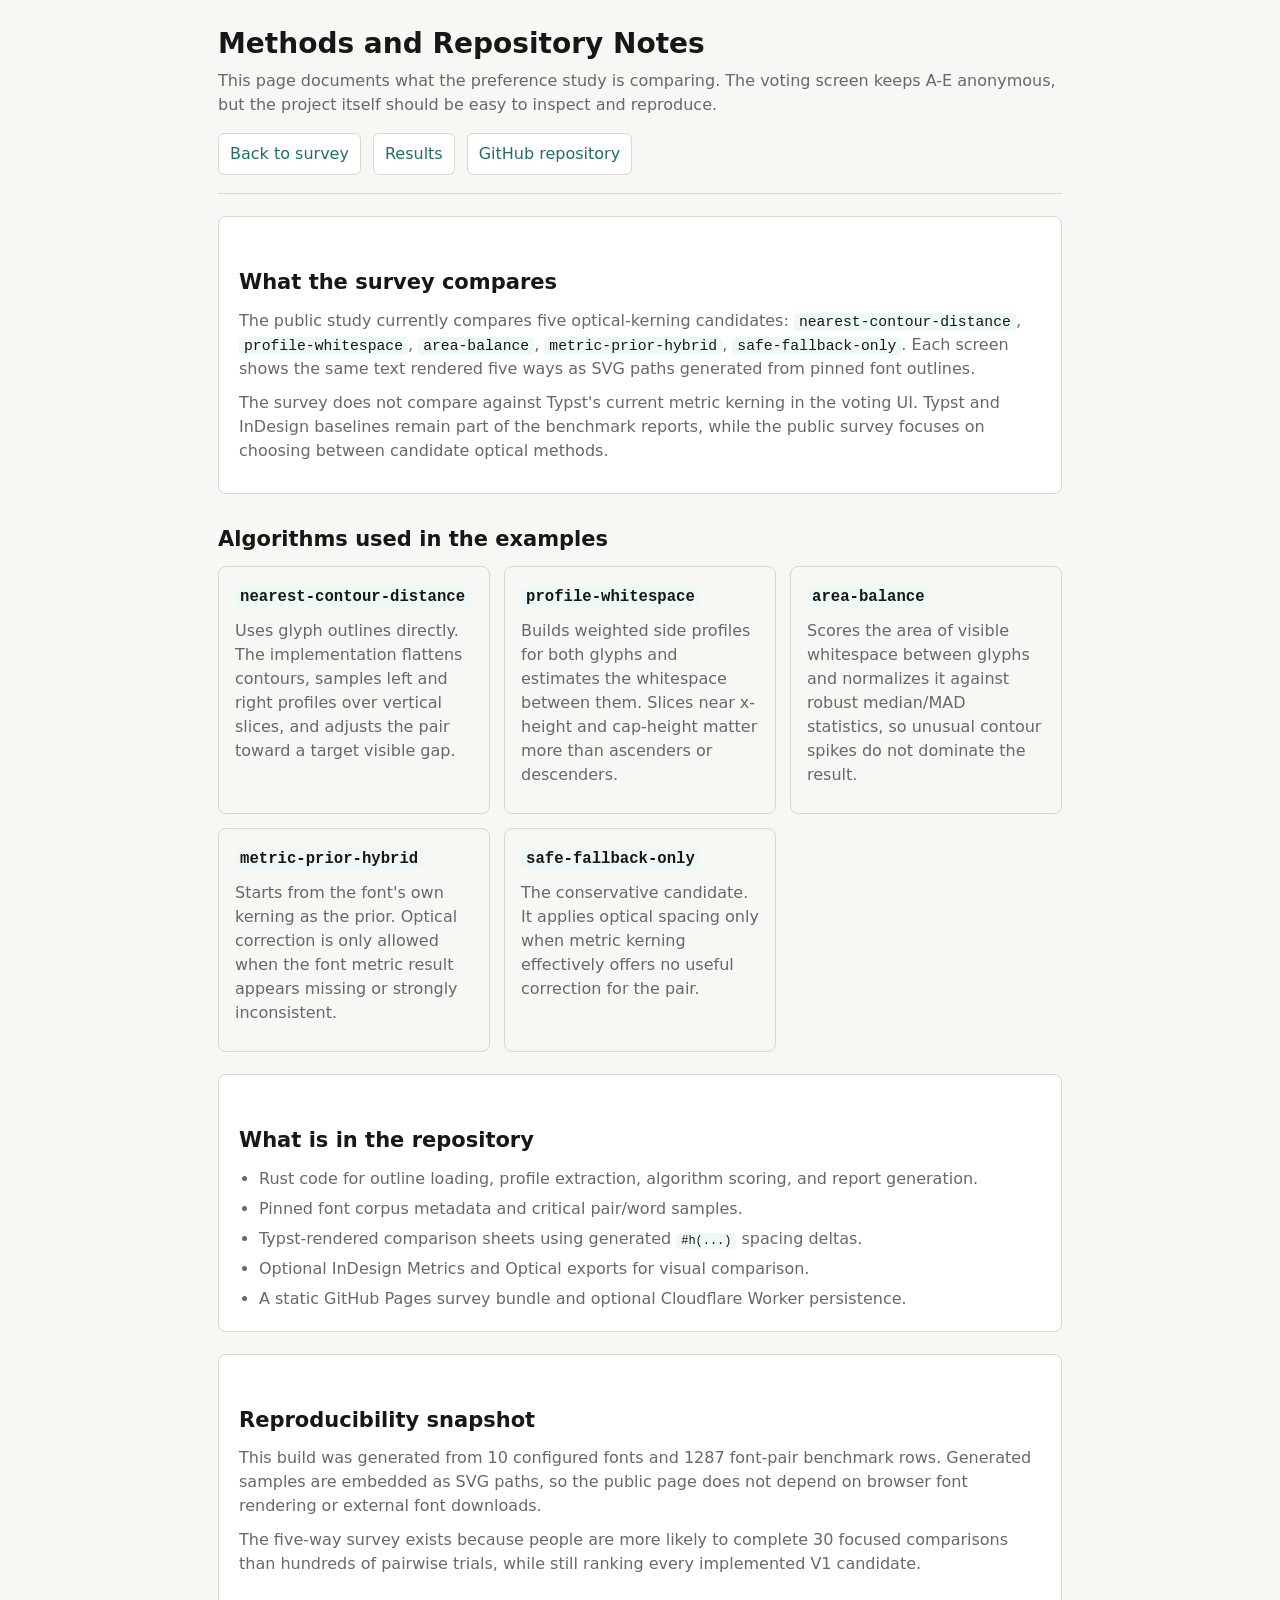
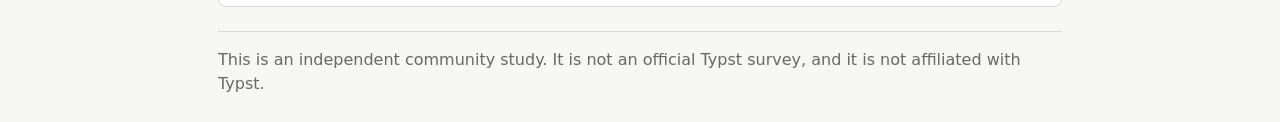
==== site/methods.html @ 5bba00f8 "Create optical kerning benchmark suite" ====
<!doctype html>
<html lang="en">
<head>
<meta charset="utf-8">
<meta name="viewport" content="width=device-width, initial-scale=1">
<title>Methods | Optical Kerning Preference Study</title>
<link rel="icon" href='data:image/svg+xml,<svg xmlns="http://www.w3.org/2000/svg" viewBox="0 0 32 32"><rect width="32" height="32" rx="6" fill="%231f6f68"/><path d="M7 23 14 8h3l8 15h-4l-2-4h-7l-2 4H7Zm6-7h5l-2.5-5L13 16Z" fill="white"/></svg>'>
<style>
:root {
  color-scheme: light;
  --bg: #f7f7f4;
  --ink: #171717;
  --muted: #686868;
  --line: #d9d8d2;
  --panel: #ffffff;
  --accent: #1f6f68;
  --code: #eef8f6;
}
@media (prefers-color-scheme: dark) {
  :root {
    color-scheme: dark;
    --bg: #151514;
    --ink: #f1f0ea;
    --muted: #aaa79e;
    --line: #3f3d38;
    --panel: #201f1d;
    --accent: #69c7ba;
    --code: #1b3835;
  }
}
* { box-sizing: border-box; }
body {
  margin: 0;
  background: var(--bg);
  color: var(--ink);
  font-family: ui-sans-serif, system-ui, -apple-system, BlinkMacSystemFont, "Segoe UI", sans-serif;
  line-height: 1.5;
}
main {
  max-width: 900px;
  margin: 0 auto;
  padding: 28px;
}
header {
  border-bottom: 1px solid var(--line);
  padding-bottom: 18px;
}
h1 {
  margin: 0;
  font-size: 28px;
  line-height: 1.12;
}
h2 {
  margin: 30px 0 10px;
  font-size: 21px;
}
p {
  color: var(--muted);
  margin: 10px 0;
  font-size: 16px;
}
a {
  color: var(--accent);
  text-underline-offset: 3px;
}
.actions {
  display: flex;
  flex-wrap: wrap;
  gap: 12px;
  margin-top: 16px;
}
.actions a {
  border: 1px solid var(--line);
  border-radius: 6px;
  padding: 8px 11px;
  background: var(--panel);
  text-decoration: none;
}
.panel {
  margin-top: 22px;
  padding: 20px;
  border: 1px solid var(--line);
  border-radius: 8px;
  background: var(--panel);
}
.grid {
  display: grid;
  grid-template-columns: repeat(3, minmax(0, 1fr));
  gap: 14px;
}
.card {
  border: 1px solid var(--line);
  border-radius: 8px;
  padding: 16px;
}
.card h3 {
  margin: 0 0 8px;
  font-size: 17px;
}
code {
  padding: 1px 5px;
  border-radius: 4px;
  background: var(--code);
  color: var(--ink);
  font-size: 0.92em;
}
ul {
  margin: 10px 0 0;
  padding-left: 20px;
  color: var(--muted);
}
li + li { margin-top: 6px; }
footer {
  margin-top: 24px;
  padding-top: 16px;
  border-top: 1px solid var(--line);
  color: var(--muted);
  font-size: 16px;
}
@media (max-width: 760px) {
  main { padding: 16px; }
  .grid { grid-template-columns: 1fr; }
}
</style>
</head>
<body>
<main>
  <header>
    <h1>Methods and Repository Notes</h1>
    <p>This page documents what the preference study is comparing. The voting screen keeps A-E anonymous, but the project itself should be easy to inspect and reproduce.</p>
    <div class="actions">
      <a href="index.html">Back to survey</a>
      <a href="results.html">Results</a>
      <a href="https://github.com/Hyperrick/typst-optical-kerning-bench" target="_blank" rel="noopener">GitHub repository</a>
    </div>
  </header>

  <section class="panel">
    <h2>What the survey compares</h2>
    <p>The public study currently compares five optical-kerning candidates: <code>nearest-contour-distance</code>, <code>profile-whitespace</code>, <code>area-balance</code>, <code>metric-prior-hybrid</code>, <code>safe-fallback-only</code>. Each screen shows the same text rendered five ways as SVG paths generated from pinned font outlines.</p>
    <p>The survey does not compare against Typst's current metric kerning in the voting UI. Typst and InDesign baselines remain part of the benchmark reports, while the public survey focuses on choosing between candidate optical methods.</p>
  </section>

  <section>
    <h2>Algorithms used in the examples</h2>
    <div class="grid">
      <div class="card">
        <h3><code>nearest-contour-distance</code></h3>
        <p>Uses glyph outlines directly. The implementation flattens contours, samples left and right profiles over vertical slices, and adjusts the pair toward a target visible gap.</p>
      </div>
      <div class="card">
        <h3><code>profile-whitespace</code></h3>
        <p>Builds weighted side profiles for both glyphs and estimates the whitespace between them. Slices near x-height and cap-height matter more than ascenders or descenders.</p>
      </div>
      <div class="card">
        <h3><code>area-balance</code></h3>
        <p>Scores the area of visible whitespace between glyphs and normalizes it against robust median/MAD statistics, so unusual contour spikes do not dominate the result.</p>
      </div>
      <div class="card">
        <h3><code>metric-prior-hybrid</code></h3>
        <p>Starts from the font's own kerning as the prior. Optical correction is only allowed when the font metric result appears missing or strongly inconsistent.</p>
      </div>
      <div class="card">
        <h3><code>safe-fallback-only</code></h3>
        <p>The conservative candidate. It applies optical spacing only when metric kerning effectively offers no useful correction for the pair.</p>
      </div>
    </div>
  </section>

  <section class="panel">
    <h2>What is in the repository</h2>
    <ul>
      <li>Rust code for outline loading, profile extraction, algorithm scoring, and report generation.</li>
      <li>Pinned font corpus metadata and critical pair/word samples.</li>
      <li>Typst-rendered comparison sheets using generated <code>#h(...)</code> spacing deltas.</li>
      <li>Optional InDesign Metrics and Optical exports for visual comparison.</li>
      <li>A static GitHub Pages survey bundle and optional Cloudflare Worker persistence.</li>
    </ul>
  </section>

  <section class="panel">
    <h2>Reproducibility snapshot</h2>
    <p>This build was generated from 10 configured fonts and 1287 font-pair benchmark rows. Generated samples are embedded as SVG paths, so the public page does not depend on browser font rendering or external font downloads.</p>
    <p>The five-way survey exists because people are more likely to complete 30 focused comparisons than hundreds of pairwise trials, while still ranking every implemented V1 candidate.</p>
  </section>

  <footer>
    This is an independent community study. It is not an official Typst survey, and it is not affiliated with Typst.
  </footer>
</main>
</body>
</html>
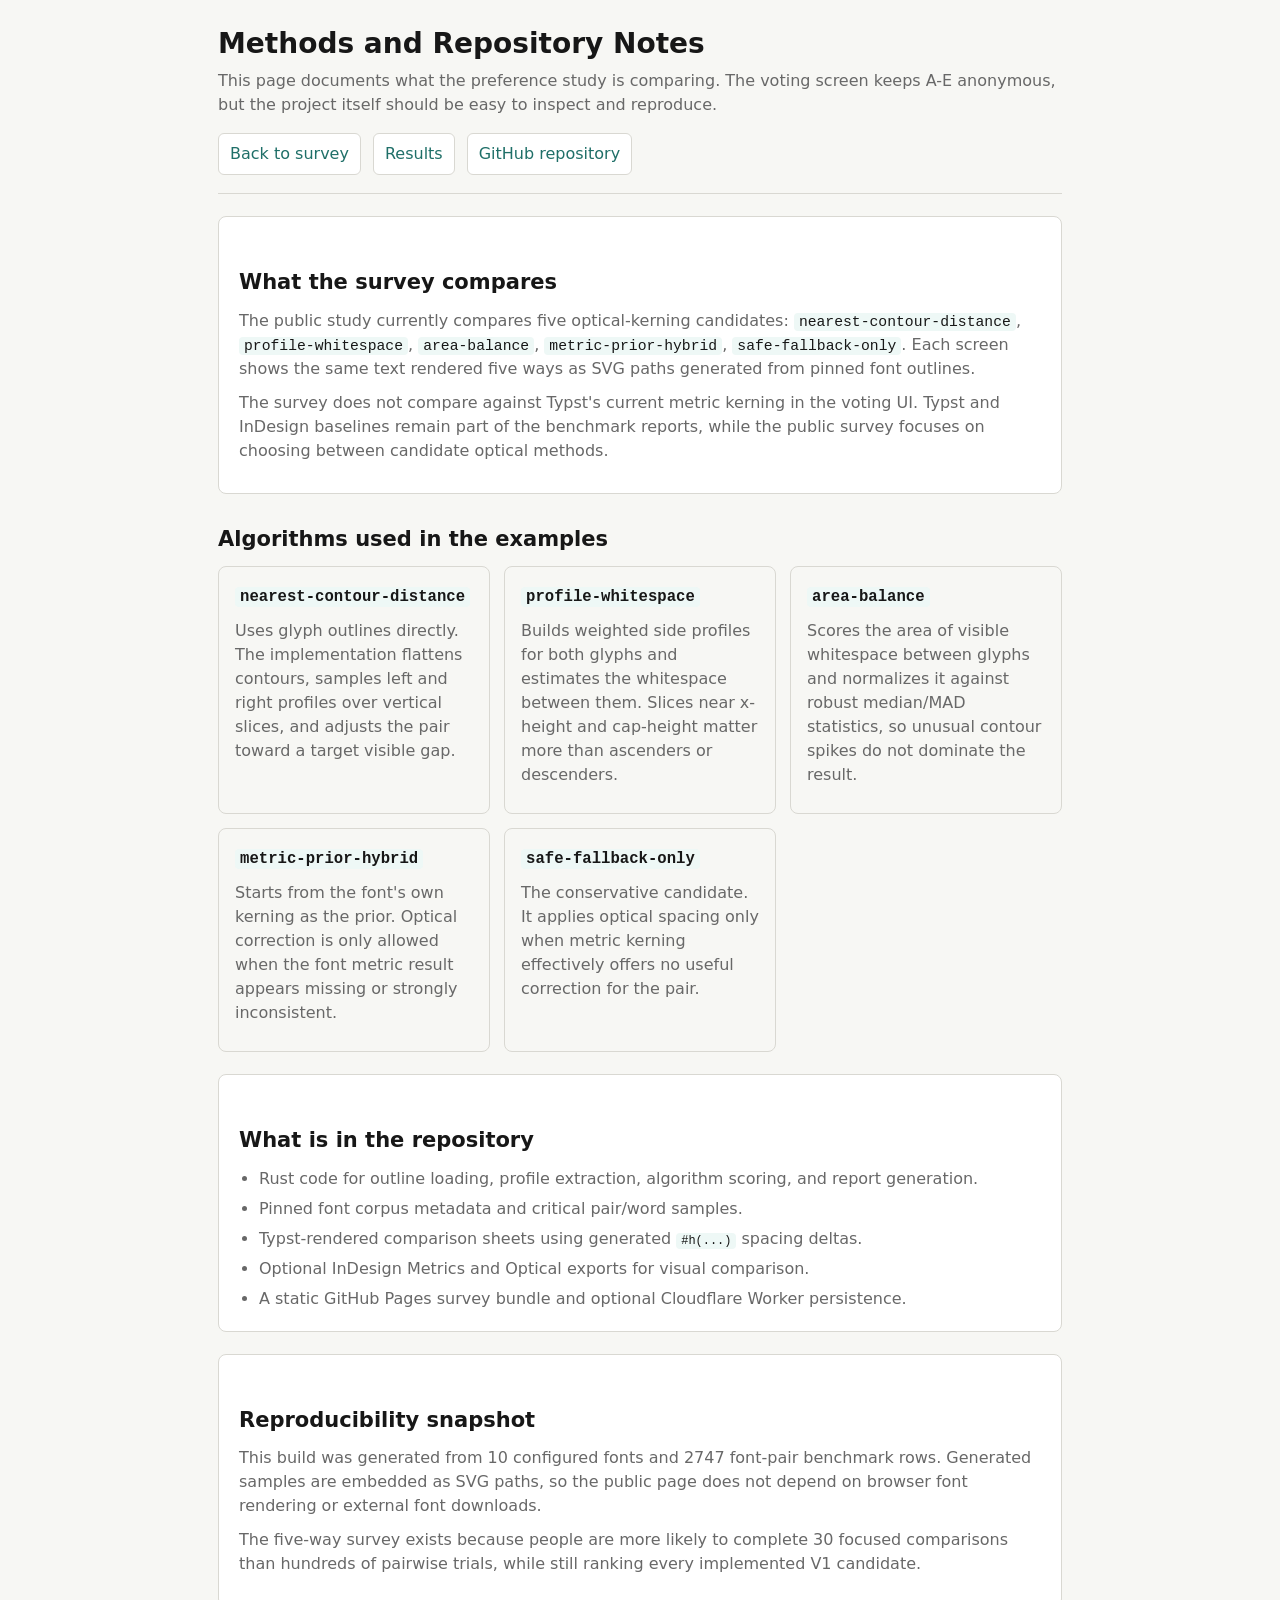
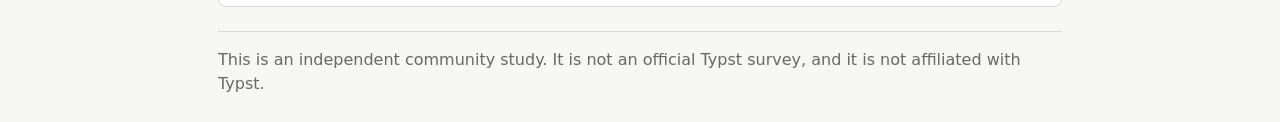
==== commit ae608f09: "Connect survey to Cloudflare results" ====
--- a/site/methods.html
+++ b/site/methods.html
@@ -180,7 +180,7 @@
 
   <section class="panel">
     <h2>Reproducibility snapshot</h2>
-    <p>This build was generated from 10 configured fonts and 1287 font-pair benchmark rows. Generated samples are embedded as SVG paths, so the public page does not depend on browser font rendering or external font downloads.</p>
+    <p>This build was generated from 10 configured fonts and 2747 font-pair benchmark rows. Generated samples are embedded as SVG paths, so the public page does not depend on browser font rendering or external font downloads.</p>
     <p>The five-way survey exists because people are more likely to complete 30 focused comparisons than hundreds of pairwise trials, while still ranking every implemented V1 candidate.</p>
   </section>
 
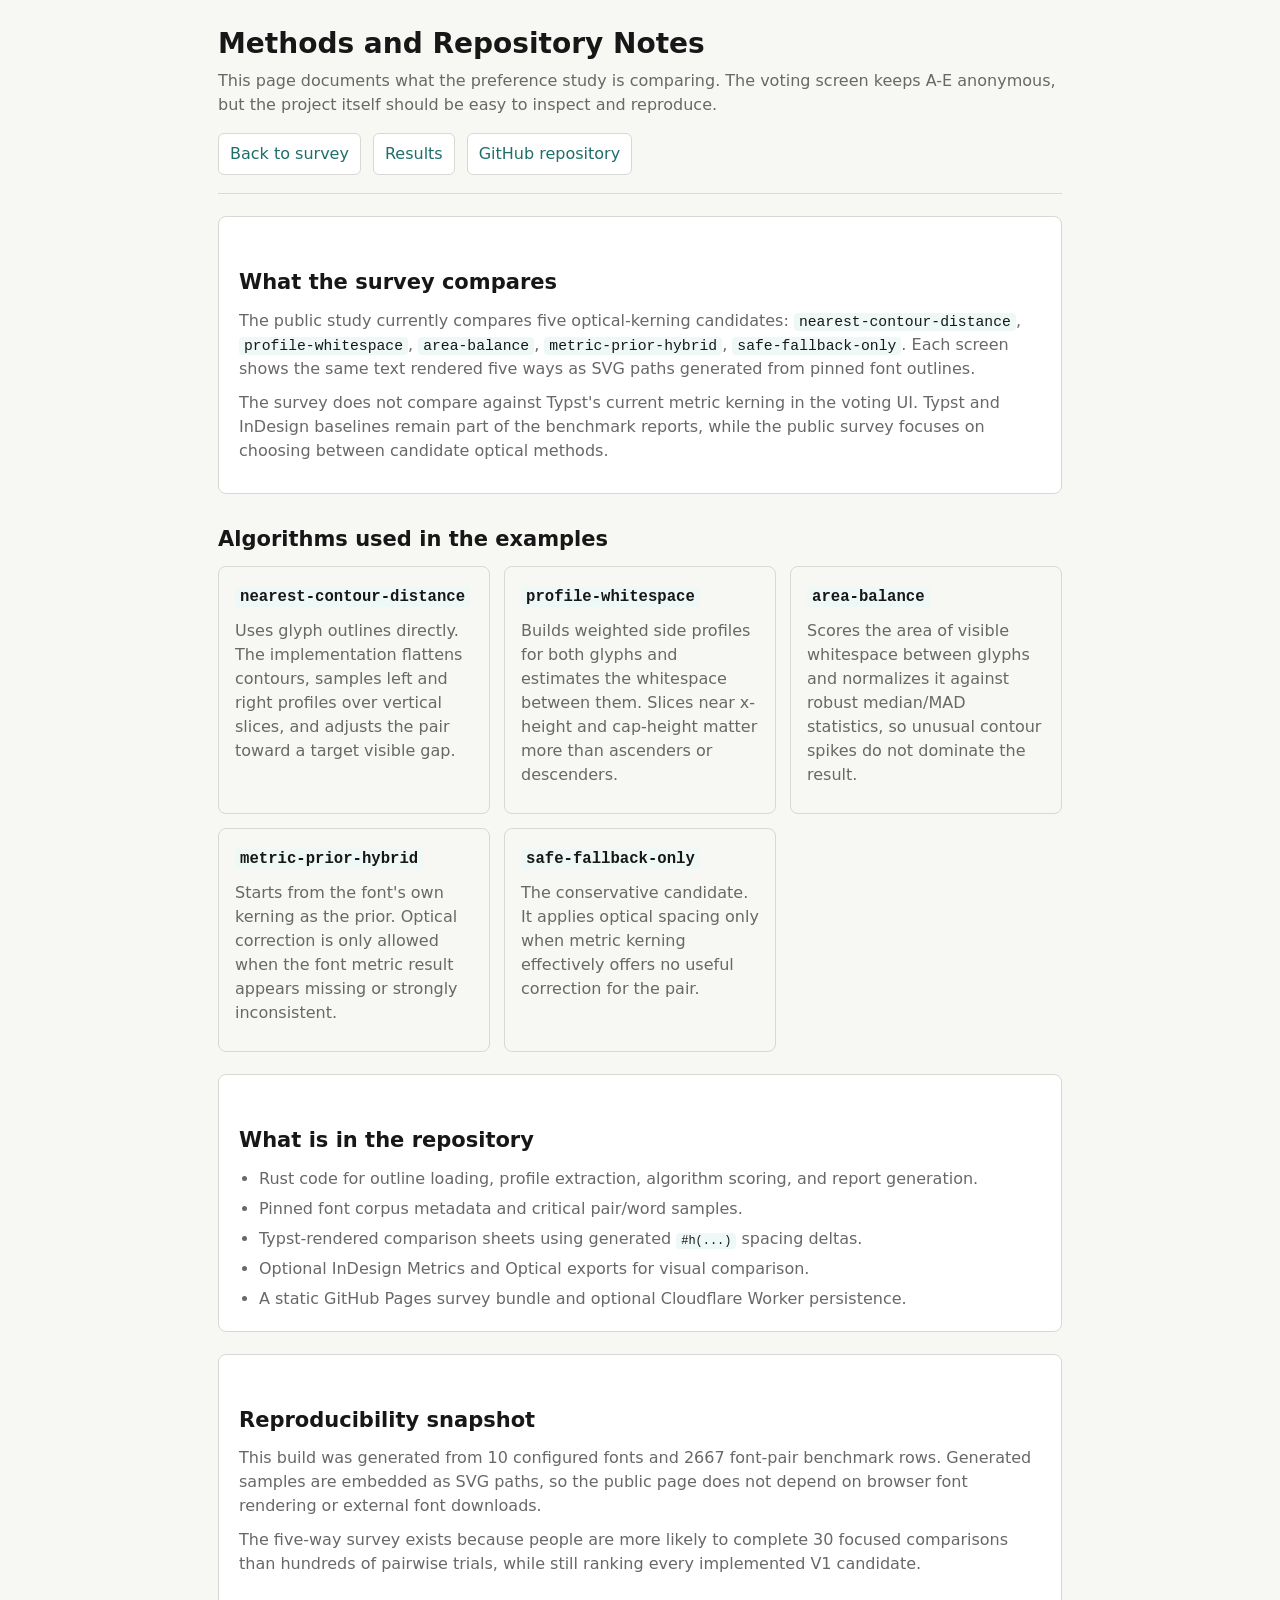
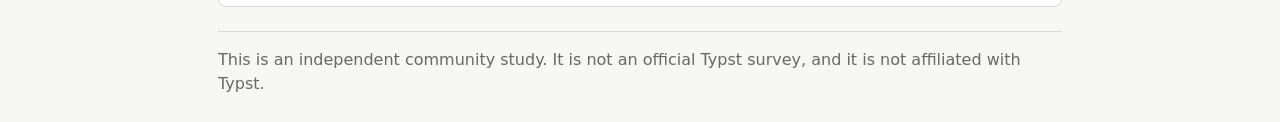
==== commit 5a683743: "Remove ligature-sensitive survey samples" ====
--- a/site/methods.html
+++ b/site/methods.html
@@ -180,7 +180,7 @@
 
   <section class="panel">
     <h2>Reproducibility snapshot</h2>
-    <p>This build was generated from 10 configured fonts and 2747 font-pair benchmark rows. Generated samples are embedded as SVG paths, so the public page does not depend on browser font rendering or external font downloads.</p>
+    <p>This build was generated from 10 configured fonts and 2667 font-pair benchmark rows. Generated samples are embedded as SVG paths, so the public page does not depend on browser font rendering or external font downloads.</p>
     <p>The five-way survey exists because people are more likely to complete 30 focused comparisons than hundreds of pairwise trials, while still ranking every implemented V1 candidate.</p>
   </section>
 
